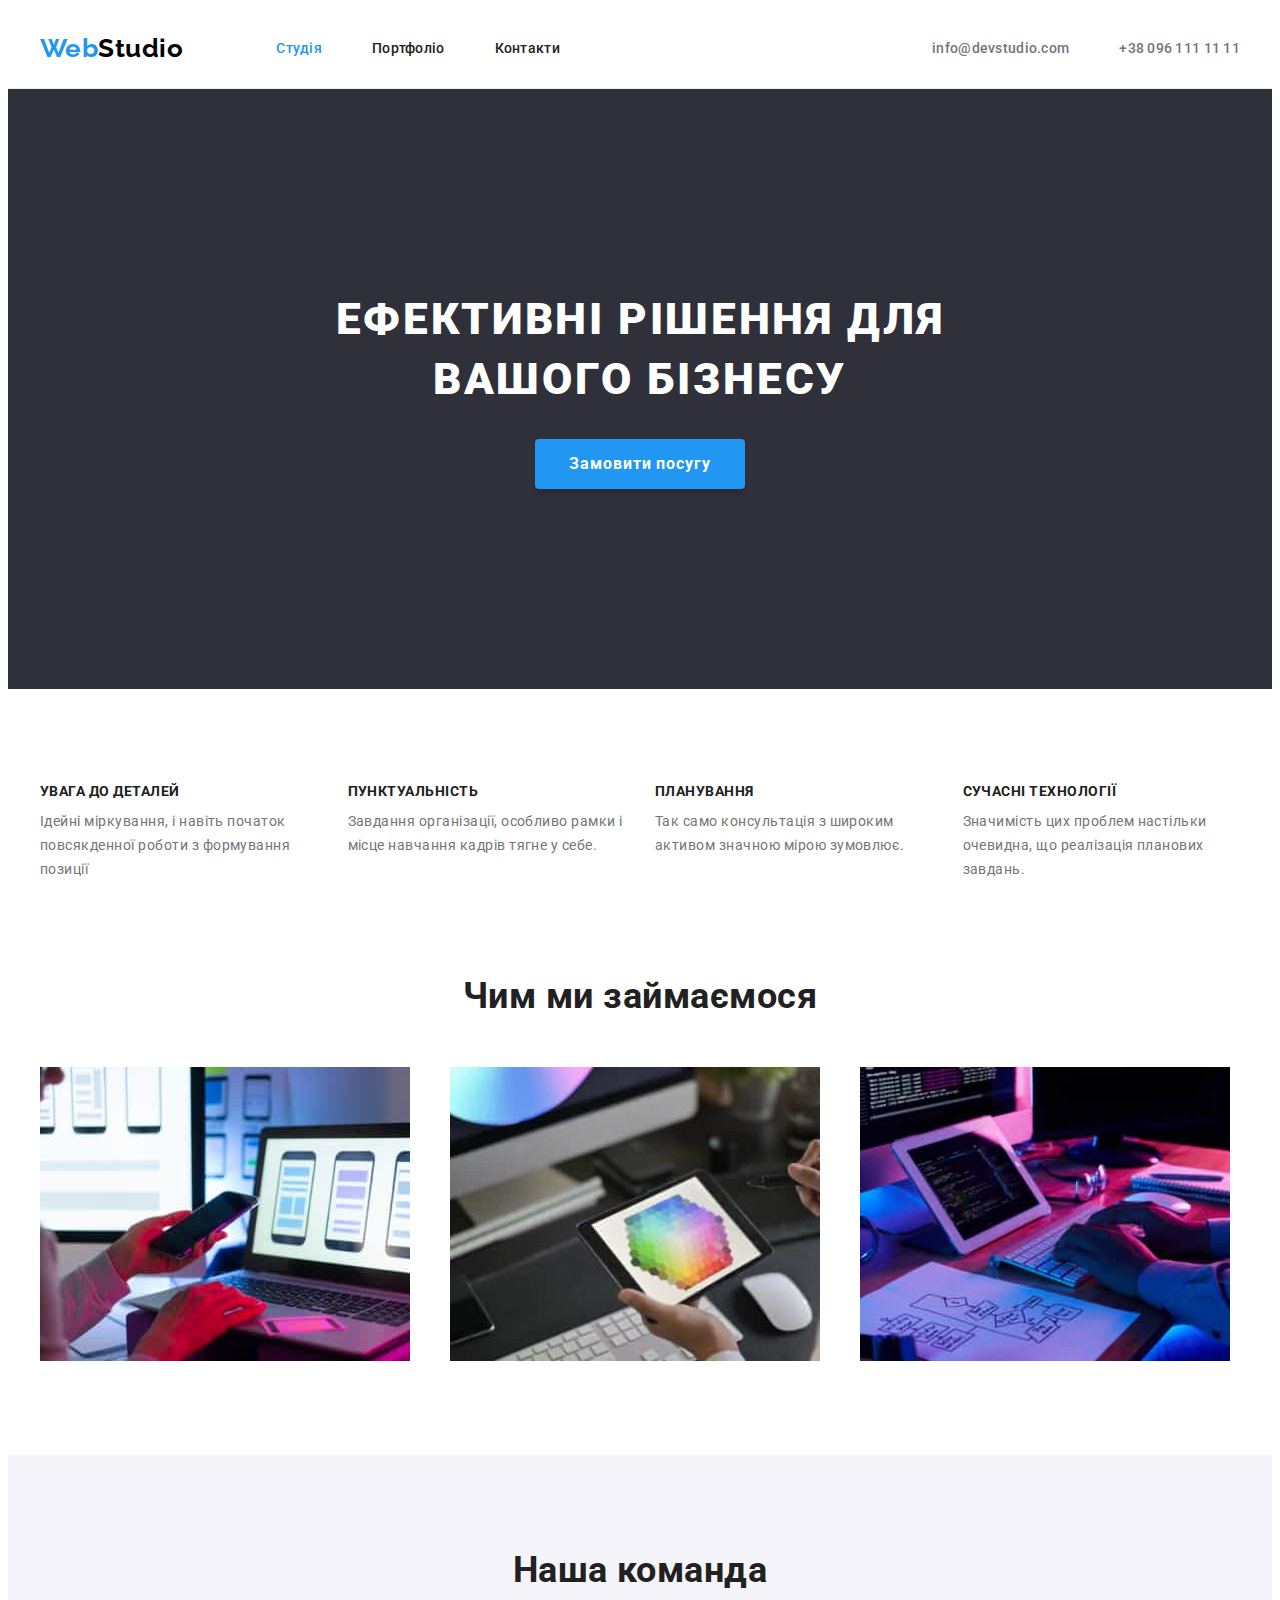
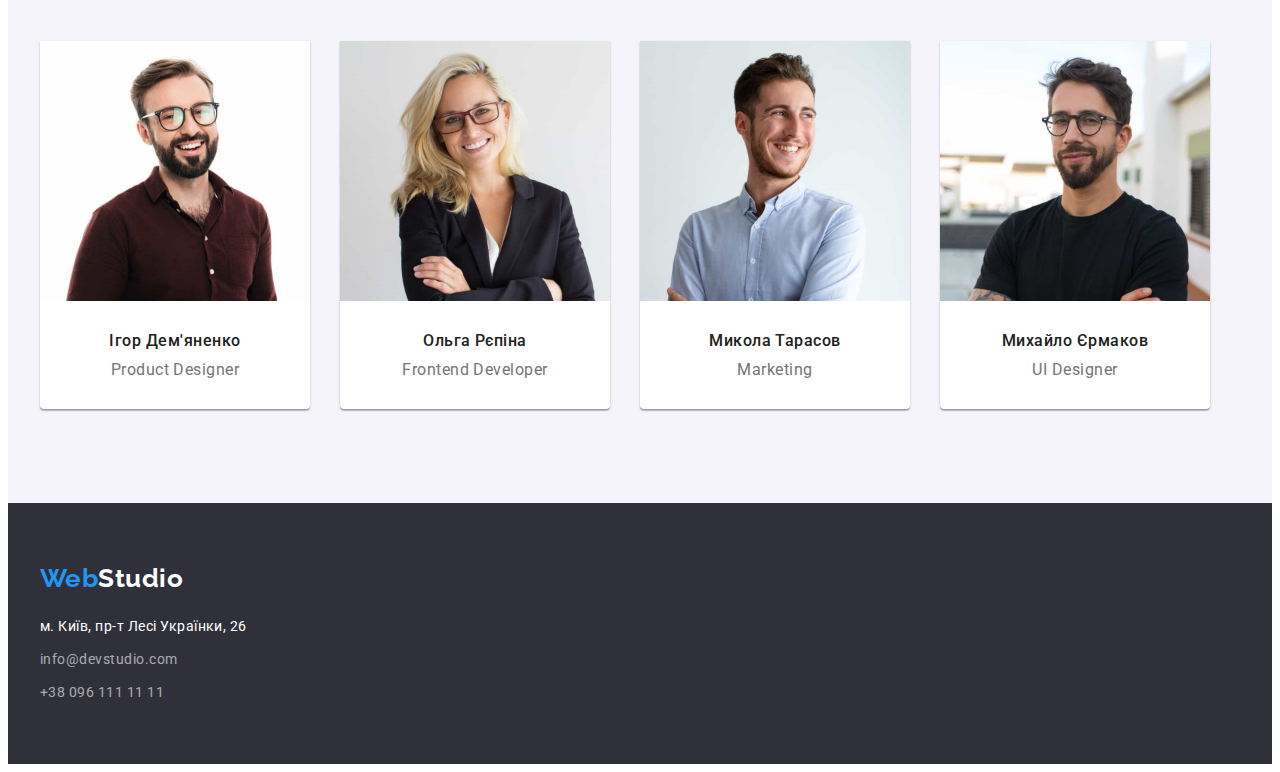
==== index.html @ 0e5fe412 "copy hw-03" ====
<!DOCTYPE html>
<html lang="uk">
<head>
    <meta charset="UTF-8">
    <meta http-equiv="X-UA-Compatible" content="IE=edge">
    <meta name="viewport" content="width=device-width, initial-scale=1.0">
    <link rel="preconnect" href="https://fonts.googleapis.com">
    <link rel="preconnect" href="https://fonts.gstatic.com" crossorigin>
    <link href="https://fonts.googleapis.com/css2?family=Raleway:wght@700&family=Roboto:wght@400;500;700;900&display=swap" rel="stylesheet">
    <title>WebStudio</title>
    <link rel="stylesheet" href="https://cdnjs.cloudflare.com/ajax/libs/modern-normalize/1.1.0/modern-normalize.min.css" integrity="sha512-wpPYUAdjBVSE4KJnH1VR1HeZfpl1ub8YT/NKx4PuQ5NmX2tKuGu6U/JRp5y+Y8XG2tV+wKQpNHVUX03MfMFn9Q==" crossorigin="anonymous" referrerpolicy="no-referrer" />
    <link rel="stylesheet" href="./css/styles.css">
</head>
<body>
    <header class="header">
        <div class="container header-container">
        <nav class="nav">
            <a class="logo header-logo" href="#">
                <span class="logo-first-part">Web</span><span class="logo-last-part">Studio</span>
            </a>
            <ul class="nav-list"> 
                <li class="item nav-list-item"><a class="link current nav-link" href="#">Студія</a></li>
                <li class="item nav-list-item"><a class="link nav-link" href="./portfolio.html">Портфоліо</a></li>
                <li class="item nav-list-item"><a class="link nav-link" href="#">Контакти</a></li>
            </ul>
        </nav>
        <ul class="contacts">
            <li class="item"><a class="link header-mail" href="mailto:info@devstudio.com">info@devstudio.com</a></li>
            <li class="item"><a class="link header-tel" href="tel:+380961111111">+38 096 111 11 11</a></li>
        </ul>
        </div>
        </header>
    <main>
        <section class="hero">
                <div class="container hero-container">
                    <h1 class="hero-title"> Ефективні рішення для вашого бізнесу</h1>
                    <button class="button-order" type="button">Замовити посугу</button>
                </div>
        </section>
        <!--features-->
        <section class="features">
            <div class="container">
                <h2 class="visually-hidden">Особливості</h2>
                <ul class="list features-list">
                    <li class="features-item">
                        <h3 class="features-item-title">УВАГА ДО ДЕТАЛЕЙ</h3>
                        <p class="features-item-paragraph">Ідейні міркування, і навіть початок повсякденної роботи з формування позиції</p>
                    </li>
                    <li class="features-item">
                        <h3 class="features-item-title">ПУНКТУАЛЬНІСТЬ</h3>
                        <p class="features-item-paragraph">Завдання організації, особливо рамки і місце навчання кадрів тягне у себе.</p>
                    </li>
                    <li class="features-item">
                        <h3 class="features-item-title">ПЛАНУВАННЯ</h3>
                        <p class="features-item-paragraph">Так само консультація з широким активом значною мірою зумовлює.</p>
                    </li>
                    <li class="features-item">
                        <h3 class="features-item-title">СУЧАСНІ ТЕХНОЛОГІЇ</h3>
                        <p class="features-item-paragraph">Значимість цих проблем настільки очевидна, що реалізація планових завдань.</p>
                    </li>
                </ul>
            </div>
        </section>
        <!--what-we-do-->
        <section class="what-we-do">
                <div class="container">
                    <h2 class="section-title whatwedo-title">Чим ми займаємося</h2>
                    <ul class="whatwedo-list">
                            <li class="item whatwedo-item"><img width="370" src="./images/we-create-applications.jpg" alt="we create applications"></li>
                            <li class="item whatwedo-item"><img width="370" src="./images/we-design-web-sites.jpg" alt="we design web sites"></li>
                            <li class="item whatwedo-item"><img width="370" src="./images/we-create-web-sites.jpg" alt="we create web sites"></li>
                    </ul>
                </div>
        </section>
        <!--our-team-->
        <section class="ourteam">
            <div class="container our-team-container">
                <h2 class="section-title">Наша команда</h2>
                <ul class="our-team-list">
                    <li class="item ourteam-item">
                        <img width="270" src="./images/img-3.jpg" alt="Ігор Дем'яненко">
                            <div class="team-member">
                                <h3 class="ourteam-item-title">Ігор Дем'яненко</h3>
                                <p class="ourteam-item-paragraph">Product Designer</p>
                            </div>
                    </li>
                    <li class="item ourteam-item">
                        <img width="270" src="./images/img-2.jpg" alt="Ольга Рєпіна">
                            <div class="team-member">
                                <h3 class="ourteam-item-title">Ольга Рєпіна</h3>
                                <p class="ourteam-item-paragraph">Frontend Developer</p>
                            </div>
                    </li>
                    <li class="item ourteam-item">
                        <img width="270" src="./images/img-1.jpg" alt="Микола Тарасов">
                            <div class="team-member">
                                <h3 class="ourteam-item-title">Микола Тарасов</h3>
                                <p class="ourteam-item-paragraph">Marketing</p>
                            </div>
                    </li>
                    <li class="item ourteam-item">
                        <img width="270" src="./images/img.jpg" alt="Михайло Єрмаков">
                            <div class="team-member">
                                <h3 class="ourteam-item-title">Михайло Єрмаков</h3>
                                <p class="ourteam-item-paragraph">UI Designer</p>
                            </div>
                    </li>
                </ul>
            </div>
        </section>
    </main>
    <footer class="footer">
        <div class="container footer-container">
            <a class="logo logo-footer" href="#">
                <span class="logo-footer-first">Web</span><span class="logo-footer-last">Studio</span>
            </a>
            <address>
                <ul class="address-list">
                    <li class="item address-list-item">
                            <a class="link footer-address-link" href="https://goo.gl/maps/q5DigRqnx7faqqZr7" target="_blank" rel="noopener noreferrer nofollow">м. Київ, пр-т Лесі Українки, 26</a>
                    </li>
                    <li class="item address-list-item">
                            <a class="link footer-e-mail" href="mailto:info@devstudio.com" target="_blank" rel="noopener noreferrer nofollow">info@devstudio.com</a>
                    </li>
                    <li class="item address-list-item">
                        <a class="link footer-tel" href="tel:+380961111111">+38 096 111 11 11</a>
                    </li>
                </ul>
            </address>
        </div>
    </footer>
</body>
</html>
---- css/styles.css ----
:root {
    --second-color: #2196F3;
    --paragraph-color: #757575;
    --accent-color: #FFFFFF;
    --main-accent-color: #000000;
    --second-font: Raleway, sans-serif;
    --main-color: #212121;
    --background-color: #F5F4FA;
    --button-order-active: #188CE8;
    --button-order-shadow: rgba(0, 0, 0, 0.15);
    --footer-paragraph-color: rgba(255, 255, 255, 0.6);
    --hero-footer-background: #2F303A;
    --border-bottom-header: #ECECEC;
    --button-shadow-first: rgba(0, 0, 0, 0.1);
    --button-shadow-second: rgba(0, 0, 0, 0.08);
    --button-shadow-third: rgba(0, 0, 0, 0.12);
    --img-gap: 30px;
    --features-item-quantity: 4;
    --img-quantity-whatwedo: 3;
    --img-quantity-ourteam: 4;
    --img-quantity-portfolio: 3;
}
body {
    background-color: var(--accent-color);
    font-family: 'Roboto', sans-serif;
    color: var(--main-color);
    letter-spacing: 0.03em;
}
h1, h2, h3, h4, h5, h6, p {
    margin: 0px;
    padding: 0px;
}
ul {
    margin: 0px;
    padding: 0px;
}
img {
display: block;
}
.container {
    width: 1200px;
    margin-left: auto;
    margin-right: auto;
    padding: 0px 15px;
}
.features {
    display: flex;
    padding: 94px 0px;
}
.what-we-do {
    display: flex;
    padding: 0px 0px 94px 0px;
}
.ourteam {
    display: flex;
    padding: 94px 0px;
}
.portfolio-hero {
    display: flex;
    padding: 94px 0px;
}
.link {
    text-decoration: none;
}
.list {
    list-style: none;
}
.item {
    list-style: none;
}
.link:hover, .link:focus {
   color: var(--second-color); 
}
a {
    text-decoration: none;
}
.button {
    font-family: inherit; 
    border-color: transparent;
    font-weight: 500;
    font-size: 16px;
    line-height: calc(26/16);
    text-align: center;
    letter-spacing: inherit;
    background-color: var(--background-color);
    cursor: pointer;
    border-radius: 4px;
    display: block;
    padding: 6px 25px;
}
.button:hover, button:focus {
    background-color: var(--second-color);
    color: var(--accent-color);
    box-shadow: 0px 3px 1px var(--button-shadow-first), 0px 1px 2px var(--button-shadow-second), 0px 2px 2px var(--button-shadow-third);
}
.button-order:hover, .button-order:focus {
    background-color: var(--button-order-active);
}
.section-title {
    font-weight: 700;
    font-size: 36px;
    line-height: calc(42/36);
    text-align: center;
}
/*Header*/
.header {
    background: var(--accent-color);
    border-bottom: 1px solid var(--border-bottom-header);
}
.header-container {
    display: flex;
    justify-content: space-between;
    align-items: center;
}
.nav {
    display: flex;
    align-items: center;
}
.nav-list {
    display: flex;
   }
  .nav-list .nav-link {
    display: block;
    padding-top: 32px ;
    padding-bottom: 32px;
  }
  .nav-list .nav-list-item:not(:last-child) {
    margin-right: 50px;
  }
  .contacts {
    display: flex;
  }
  .contacts .link {
    display: block;
    padding-top: 32px ;
    padding-bottom: 32px;
  }
  .contacts .item:not(:last-child) {
    margin-right: 50px;
  }
.logo {
    font-family: var(--second-font);
    font-weight: 700;
    font-size: 26px;
    line-height: calc(31/26);
    text-decoration: none;
}
.header-logo {
    margin-right: 93px;
}
.logo-first-part {
    color: var(--second-color);
    }
.logo-last-part {
    color: var(--main-accent-color);
   }
.nav-list .link {
    font-size: 14px;
    font-weight: 500;
    line-height: calc(16/14);
    letter-spacing: 0.02em;
    color: var(--main-color);
}
.nav-list .link.current {
    color: var(--second-color);
}
.nav-list .link:hover, .nav-list .link:focus  {
    color: var(--second-color);
}
.contacts .link {
    color: var(--paragraph-color);
    font-weight: 500;
    font-size: 14px;
    line-height: calc(16/14);
    letter-spacing: 0.02em;
}
.contacts .link:hover, .contacts .link:focus {
    color: var(--second-color);
}
/*Footer*/
.footer {
    background: var(--hero-footer-background);
    padding-top: 60px;
    padding-bottom: 60px;
}
.footer-container {
    display: flex;
    flex-direction: column;
}
.logo-footer {
    margin-bottom: 20px;
}
.logo-footer-first {
    color: var(--second-color);
    }
.logo-footer-last {
    color: var(--accent-color);
}
.footer-address-link {
    font-style: normal;
    color: var(--accent-color);
    font-size: 14px;
    line-height: calc(24/14);
}
.footer-e-mail {
    font-style: normal;
    font-size: 14px;
    line-height: calc(24/14);
    color: var(--footer-paragraph-color);
}
.footer-tel {
    font-style: normal;
    font-size: 14px;
    line-height: calc(24/14);
    color: var(--footer-paragraph-color);
}
.address-list-item .link:hover, .address-list-item .link:focus {
    color: var(--second-color);
}
.address-list .item:not(:last-child) {
    margin-bottom: 9px;
}
/* WebStudio */

.hero {  
    background: var(--hero-footer-background);
    padding-top: 200px;
    padding-bottom: 200px;
}
.hero-container {
    text-align: center;
}
.hero-title {
    color: var(--accent-color);
    font-weight: 900;
    font-size: 44px;
    line-height: calc(60/44);
    text-align: center;
    text-transform: uppercase;
    letter-spacing: 0.06em;
    max-width: 696px;
    margin: 0px auto 30px auto;
}
.button-order {
font-family: inherit;
font-weight: 700;
font-size: 16px;
line-height: calc(30/16);
letter-spacing: 0.06em;
color: var(--accent-color);
background-color: var(--second-color);
cursor: pointer;
box-shadow: 0px 4px 4px var(--button-order-shadow);
border-radius: 4px;
padding: 8px 32px;
border-color: transparent;
margin: 0px auto;
text-align: center;
}
/*Features*/
.visually-hidden {
    position: absolute;
    width: 1px;
    height: 1px;
    margin: -1px;
    border: 0;
    padding: 0;
    
    white-space: nowrap;
    clip-path: inset(100%);
    clip: rect(0 0 0 0);
    overflow: hidden;
  }
  .features-list {
    display: flex;
    flex-wrap: wrap;
    gap: var(--img-gap);
  }
  .features-item {
    display: block;
    flex-basis: calc((100% - 30px * 3) / 4);
}
  .features-item-title {
    font-weight: 700;
    font-size: 14px;
    line-height: calc(16/14);
    text-transform: uppercase;
    margin-bottom: 10px;
  }
  .features-item-paragraph {
    font-size: 14px;
    line-height: calc(24/14);
    color: var(--paragraph-color);
  }
  /*What-we-do*/
  .whatwedo-title {
    margin-bottom: 50px;
  }
   .whatwedo-list {
    display: flex;
    flex-wrap: wrap;
    gap: var(--img-gap);
  }
  .whatwedo-item {
    flex-basis: calc((100% - 30px * 2) / 3);
  }  
  /*Our Team*/
.ourteam {
    background: var(--background-color);
}
.our-team-container {
display: flex;
flex-direction: column;
}
.our-team-list {
    display: flex;
    margin-top: 50px;
    flex-wrap: wrap;
    gap: var(--img-gap);
}
.ourteam-item {
    background-color: var(--accent-color);
    box-shadow: 0px 1px 3px rgba(0, 0, 0, 0.12), 0px 1px 1px rgba(0, 0, 0, 0.14), 0px 2px 1px rgba(0, 0, 0, 0.2);
    border-radius: 0px 0px 4px 4px;
    flex-basis: calc((100% - var(--img-gap)*(var(--img-quantity-ourteam)-1)) / var(--img-quantity-ourteam));
}
.team-member {
padding-top: 30px;
padding-bottom: 30px;
}
.ourteam-item-title {
    font-size: 16px;
    font-weight: 500;
    line-height: calc(19/16);
    text-align: center;
    margin-bottom: 10px;
}
.ourteam-item-paragraph {
    font-size: 16px;
    line-height: calc(19/16);
    text-align: center;
    color: var(--paragraph-color);
}
/*Portfolio*/

.container-portfolio-btn {
    display: flex;
    justify-content: center;
    margin-bottom: 50px;
    gap: 8px;
}
.portfolio-list {
    display: flex;
    flex-wrap: wrap;
    gap: var(--img-gap);
}
.portfolio-item {
    flex-basis: calc((100% - var(--img-gap) * (var(--img-quantity-portfolio)-1)) / var(--img-quantity-portfolio));
}
.wrapper {
    border-top: none;
    border-right: 1px solid #EEEEEE;
    border-bottom: 1px solid #EEEEEE;
    border-left: 1px solid #EEEEEE;
    padding: 20px 24px;
}
.portfolio-item-title {
    font-weight: 700;
    font-size: 18px;
    line-height: calc(36/18);
    letter-spacing: 0.06em;
    color: var(--main-color);
    margin-bottom: 4px;
}
.portfolio-item-paragraph {
    font-size: 16px;
    line-height: calc(30/16);
    color: var(--paragraph-color);
}
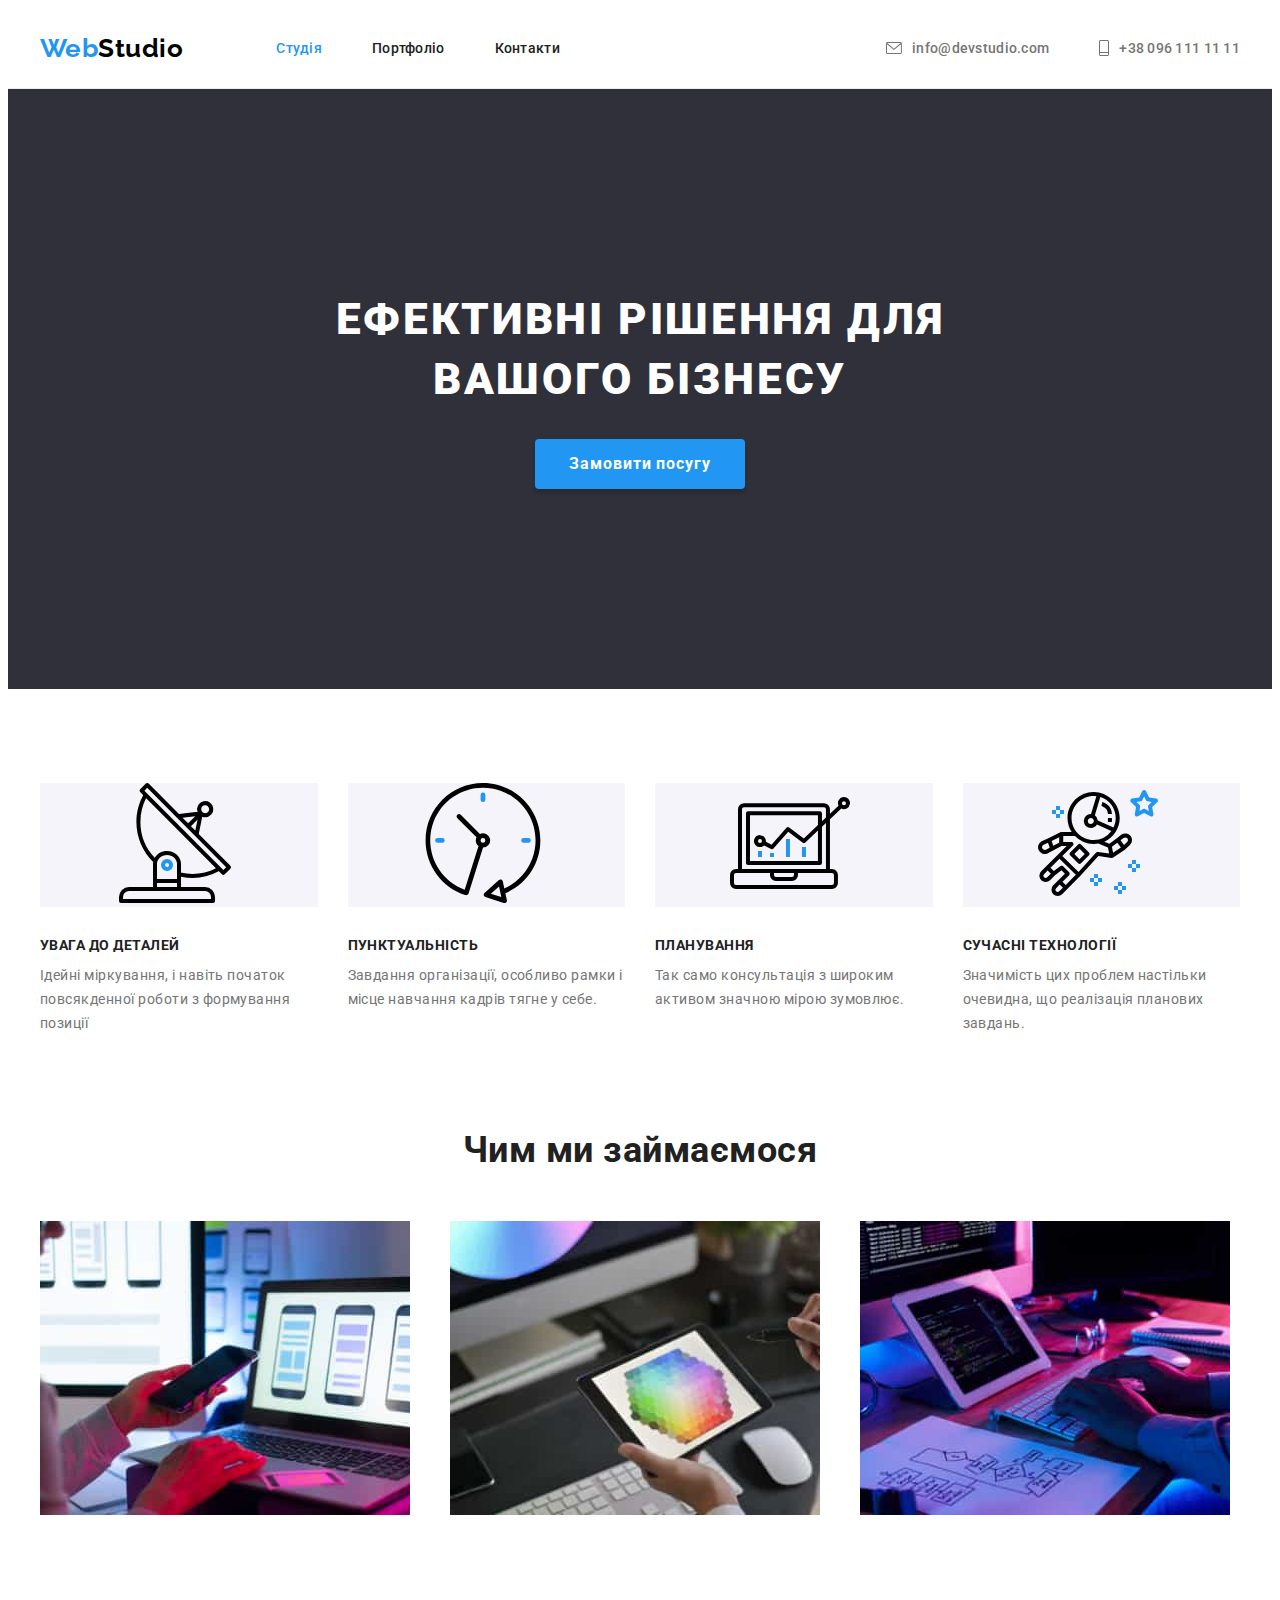
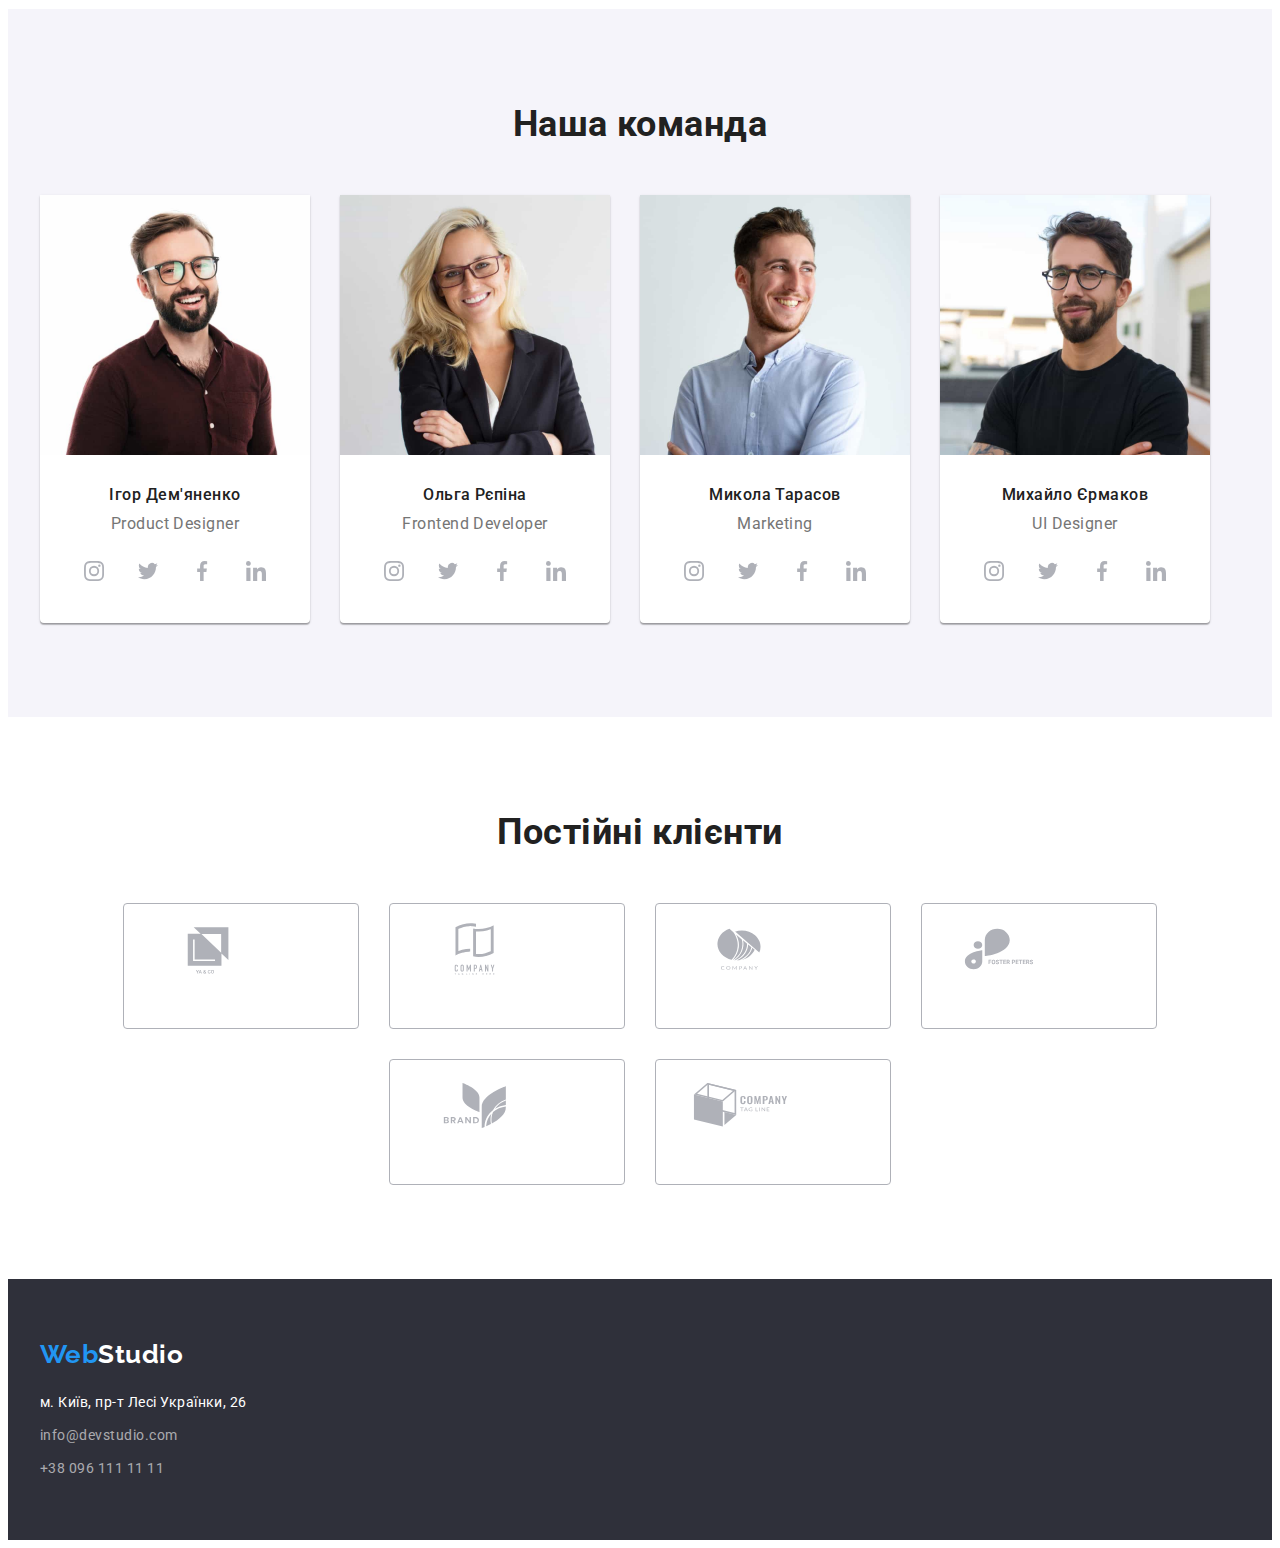
==== commit 0b24195b: "update icons" ====
--- a/index.html
+++ b/index.html
@@ -25,8 +25,22 @@
             </ul>
         </nav>
         <ul class="contacts">
-            <li class="item"><a class="link header-mail" href="mailto:info@devstudio.com">info@devstudio.com</a></li>
-            <li class="item"><a class="link header-tel" href="tel:+380961111111">+38 096 111 11 11</a></li>
+            <li class="item contacts-item">
+                <a class="link header-mail" href="mailto:info@devstudio.com">
+                    <svg class="icon-envelop" width="16" height="12">
+                        <use href="./images/icons.svg#icon-envelope"></use>
+                    </svg>
+                    <span>info@devstudio.com</span>
+                </a>
+            </li>
+            <li class="item contacts-item">
+                <a class="link header-tel" href="tel:+380961111111">
+                    <svg class="icon-tel" width="10" height="16">
+                        <use href="./images/icons.svg#icon-mobile"></use>
+                    </svg>
+                    <span>+38 096 111 11 11</span>
+                </a>
+            </li>
         </ul>
         </div>
         </header>
@@ -43,18 +57,38 @@
                 <h2 class="visually-hidden">Особливості</h2>
                 <ul class="list features-list">
                     <li class="features-item">
+                        <div class="features-icon">
+                            <svg width="270" height="120">
+                                <use href="./images/icons.svg#icon-antenna"></use>
+                            </svg>
+                        </div>
                         <h3 class="features-item-title">УВАГА ДО ДЕТАЛЕЙ</h3>
                         <p class="features-item-paragraph">Ідейні міркування, і навіть початок повсякденної роботи з формування позиції</p>
                     </li>
                     <li class="features-item">
+                        <div class="features-icon">
+                            <svg width="270" height="120">
+                                <use href="./images/icons.svg#icon-clock"></use>
+                            </svg>
+                        </div>
                         <h3 class="features-item-title">ПУНКТУАЛЬНІСТЬ</h3>
                         <p class="features-item-paragraph">Завдання організації, особливо рамки і місце навчання кадрів тягне у себе.</p>
                     </li>
                     <li class="features-item">
+                        <div class="features-icon">
+                            <svg width="270" height="120">
+                                <use href="./images/icons.svg#icon-diagram"></use>
+                            </svg>
+                        </div>
                         <h3 class="features-item-title">ПЛАНУВАННЯ</h3>
                         <p class="features-item-paragraph">Так само консультація з широким активом значною мірою зумовлює.</p>
                     </li>
                     <li class="features-item">
+                        <div class="features-icon">
+                            <svg width="270" height="120">
+                                <use href="./images/icons.svg#icon-astronaut"></use>
+                            </svg>
+                        </div>
                         <h3 class="features-item-title">СУЧАСНІ ТЕХНОЛОГІЇ</h3>
                         <p class="features-item-paragraph">Значимість цих проблем настільки очевидна, що реалізація планових завдань.</p>
                     </li>
@@ -82,6 +116,40 @@
                             <div class="team-member">
                                 <h3 class="ourteam-item-title">Ігор Дем'яненко</h3>
                                 <p class="ourteam-item-paragraph">Product Designer</p>
+                                <ul class="socials list">
+                                    <li class="social-item">
+                                        <a class="social-link link"
+                                         href="https://instagram.com" target="_blank" rel="nofollow noopener noreferrer" aria-label="instagram">
+                                            <svg class="social-icon" width="20" height="20">
+                                                <use href="./images/icons.svg#icon-instagram"></use>
+                                            </svg>
+                                        </a>
+                                    </li>
+                                    <li class="social-item">
+                                        <a class="social-link link"
+                                         href="https://twitter.com" target="_blank" rel="nofollow noopener noreferrer" aria-label="twitter">
+                                            <svg class="social-icon" width="20" height="20">
+                                            <use href="./images/icons.svg#icon-twitter"></use>
+                                            </svg>
+                                        </a>
+                                    </li>
+                                    <li class="social-item">
+                                        <a class="social-link link"
+                                         href="https://facebook.com" target="_blank" rel="nofollow noopener noreferrer" aria-label="facebook">
+                                            <svg class="social-icon" width="20" height="20">
+                                                <use href="./images/icons.svg#icon-facebook"></use>
+                                            </svg>
+                                        </a>
+                                    </li>
+                                    <li class="social-item">
+                                        <a class="social-link link"
+                                         href="https://linkedin.com" target="_blank" rel="nofollow noopener noreferrer" aria-label="linkedin">
+                                            <svg class="social-icon" width="20" height="20">
+                                                <use href="./images/icons.svg#icon-linkedin"></use>
+                                            </svg>
+                                        </a>
+                                    </li>
+                                </ul>
                             </div>
                     </li>
                     <li class="item ourteam-item">
@@ -89,6 +157,40 @@
                             <div class="team-member">
                                 <h3 class="ourteam-item-title">Ольга Рєпіна</h3>
                                 <p class="ourteam-item-paragraph">Frontend Developer</p>
+                                <ul class="socials list">
+                                    <li class="social-item">
+                                        <a class="social-link link"
+                                         href="https://instagram.com" target="_blank" rel="nofollow noopener noreferrer" aria-label="instagram">
+                                            <svg class="social-icon" width="20" height="20">
+                                                <use href="./images/icons.svg#icon-instagram"></use>
+                                            </svg>
+                                        </a>
+                                    </li>
+                                    <li class="social-item">
+                                        <a class="social-link link"
+                                         href="https://twitter.com" target="_blank" rel="nofollow noopener noreferrer" aria-label="twitter">
+                                            <svg class="social-icon" width="20" height="20">
+                                            <use href="./images/icons.svg#icon-twitter"></use>
+                                            </svg>
+                                        </a>
+                                    </li>
+                                    <li class="social-item">
+                                        <a class="social-link link"
+                                         href="https://facebook.com" target="_blank" rel="nofollow noopener noreferrer" aria-label="facebook">
+                                            <svg class="social-icon" width="20" height="20">
+                                                <use href="./images/icons.svg#icon-facebook"></use>
+                                            </svg>
+                                        </a>
+                                    </li>
+                                    <li class="social-item">
+                                        <a class="social-link link"
+                                         href="https://linkedin.com" target="_blank" rel="nofollow noopener noreferrer" aria-label="linkedin">
+                                            <svg class="social-icon" width="20" height="20">
+                                                <use href="./images/icons.svg#icon-linkedin"></use>
+                                            </svg>
+                                        </a>
+                                    </li>
+                                </ul>
                             </div>
                     </li>
                     <li class="item ourteam-item">
@@ -96,6 +198,40 @@
                             <div class="team-member">
                                 <h3 class="ourteam-item-title">Микола Тарасов</h3>
                                 <p class="ourteam-item-paragraph">Marketing</p>
+                                <ul class="socials list">
+                                    <li class="social-item">
+                                        <a class="social-link link"
+                                         href="https://instagram.com" target="_blank" rel="nofollow noopener noreferrer" aria-label="instagram">
+                                            <svg class="social-icon" width="20" height="20">
+                                                <use href="./images/icons.svg#icon-instagram"></use>
+                                            </svg>
+                                        </a>
+                                    </li>
+                                    <li class="social-item">
+                                        <a class="social-link link"
+                                         href="https://twitter.com" target="_blank" rel="nofollow noopener noreferrer" aria-label="twitter">
+                                            <svg class="social-icon" width="20" height="20">
+                                            <use href="./images/icons.svg#icon-twitter"></use>
+                                            </svg>
+                                        </a>
+                                    </li>
+                                    <li class="social-item">
+                                        <a class="social-link link"
+                                         href="https://facebook.com" target="_blank" rel="nofollow noopener noreferrer" aria-label="facebook">
+                                            <svg class="social-icon" width="20" height="20">
+                                                <use href="./images/icons.svg#icon-facebook"></use>
+                                            </svg>
+                                        </a>
+                                    </li>
+                                    <li class="social-item">
+                                        <a class="social-link link"
+                                         href="https://linkedin.com" target="_blank" rel="nofollow noopener noreferrer" aria-label="linkedin">
+                                            <svg class="social-icon" width="20" height="20">
+                                                <use href="./images/icons.svg#icon-linkedin"></use>
+                                            </svg>
+                                        </a>
+                                    </li>
+                                </ul>
                             </div>
                     </li>
                     <li class="item ourteam-item">
@@ -103,9 +239,92 @@
                             <div class="team-member">
                                 <h3 class="ourteam-item-title">Михайло Єрмаков</h3>
                                 <p class="ourteam-item-paragraph">UI Designer</p>
+                                <ul class="socials list">
+                                    <li class="social-item">
+                                        <a class="social-link link"
+                                         href="https://instagram.com" target="_blank" rel="nofollow noopener noreferrer" aria-label="instagram">
+                                            <svg class="social-icon" width="20" height="20">
+                                                <use href="./images/icons.svg#icon-instagram"></use>
+                                            </svg>
+                                        </a>
+                                    </li>
+                                    <li class="social-item">
+                                        <a class="social-link link"
+                                         href="https://twitter.com" target="_blank" rel="nofollow noopener noreferrer" aria-label="twitter">
+                                            <svg class="social-icon" width="20" height="20">
+                                            <use href="./images/icons.svg#icon-twitter"></use>
+                                            </svg>
+                                        </a>
+                                    </li>
+                                    <li class="social-item">
+                                        <a class="social-link link"
+                                         href="https://facebook.com" target="_blank" rel="nofollow noopener noreferrer" aria-label="facebook">
+                                            <svg class="social-icon" width="20" height="20">
+                                                <use href="./images/icons.svg#icon-facebook"></use>
+                                            </svg>
+                                        </a>
+                                    </li>
+                                    <li class="social-item">
+                                        <a class="social-link link"
+                                         href="https://linkedin.com" target="_blank" rel="nofollow noopener noreferrer" aria-label="linkedin">
+                                            <svg class="social-icon" width="20" height="20">
+                                                <use href="./images/icons.svg#icon-linkedin"></use>
+                                            </svg>
+                                        </a>
+                                    </li>
+                                </ul>
                             </div>
                     </li>
                 </ul>
+            </div>
+        </section>
+        <section class="customers">
+            <div class="container customers-container">
+            <h2 class="section-title customers-title">Постійні клієнти</h2>
+            <ul class="customers-list list">
+                <li class="customers-list-item">
+                    <a class="customers-link link" href="">
+                        <svg class="customers-icon" width="106" height="60">
+                            <use href="./images/icons.svg#icon-logo-1"></use>
+                        </svg>
+                    </a>
+                </li>
+                <li class="customers-list-item">
+                    <a class="customers-link link" href="">
+                        <svg class="customers-icon" width="106" height="60">
+                            <use href="./images/icons.svg#icon-logo-2"></use>
+                        </svg>
+                    </a>
+                </li>
+                <li class="customers-list-item">
+                    <a class="customers-link link" href="">
+                        <svg class="customers-icon" width="106" height="60">
+                            <use href="./images/icons.svg#icon-logo-3"></use>
+                        </svg>
+                    </a>
+                </li>
+                <li class="customers-list-item">
+                    <a class="customers-link link" href="">
+                        <svg class="customers-icon" width="106" height="60">
+                            <use href="./images/icons.svg#icon-logo-4"></use>
+                        </svg>
+                    </a>
+                </li>
+                <li class="customers-list-item">
+                    <a class="customers-link link" href="">
+                        <svg class="customers-icon" width="106" height="60">
+                            <use href="./images/icons.svg#icon-logo-5"></use>
+                        </svg>
+                    </a>
+                </li>
+                <li class="customers-list-item">
+                    <a class="customers-link link" href="">
+                        <svg class="customers-icon" width="106" height="60">
+                            <use href="./images/icons.svg#icon-logo-6"></use>
+                        </svg>
+                    </a>
+                </li>
+            </ul> 
             </div>
         </section>
     </main>
--- a/css/styles.css
+++ b/css/styles.css
@@ -9,6 +9,7 @@
     --button-order-active: #188CE8;
     --button-order-shadow: rgba(0, 0, 0, 0.15);
     --footer-paragraph-color: rgba(255, 255, 255, 0.6);
+    --icon-box-border-color: #AFB1B8;
     --hero-footer-background: #2F303A;
     --border-bottom-header: #ECECEC;
     --button-shadow-first: rgba(0, 0, 0, 0.1);
@@ -55,6 +56,10 @@
     display: flex;
     padding: 94px 0px;
 }
+.customers {
+    display: flex;
+    padding: 94px 0px;
+}
 .portfolio-hero {
     display: flex;
     padding: 94px 0px;
@@ -127,17 +132,6 @@
   .nav-list .nav-list-item:not(:last-child) {
     margin-right: 50px;
   }
-  .contacts {
-    display: flex;
-  }
-  .contacts .link {
-    display: block;
-    padding-top: 32px ;
-    padding-bottom: 32px;
-  }
-  .contacts .item:not(:last-child) {
-    margin-right: 50px;
-  }
 .logo {
     font-family: var(--second-font);
     font-weight: 700;
@@ -177,6 +171,46 @@
 .contacts .link:hover, .contacts .link:focus {
     color: var(--second-color);
 }
+.contacts {
+    display: flex;
+  }
+  .contacts .link {
+    display: flex;
+    padding-top: 32px ;
+    padding-bottom: 32px;
+  }
+  .contacts .item:not(:last-child) {
+    margin-right: 50px;
+  }
+  .contacts-item {
+    display: flex;
+  }
+  .header-mail {
+    display: flex;
+    justify-content: center;
+    align-items: center;
+    gap: 10px;
+  }
+  .icon-envelop {
+    fill: currentColor;
+  }
+  .icon-envelop:hover,
+  .icon-envelop:focus {
+    fill: currentColor;
+  }
+  .header-tel {
+    display: flex;
+    justify-content: center;
+    align-items: center;
+    gap: 10px;
+  }
+  .icon-tel {
+    fill: currentColor;
+  }
+  .icon-tel:hover,
+  .icon-tel:focus {
+    fill: currentColor;
+  }
 /*Footer*/
 .footer {
     background: var(--hero-footer-background);
@@ -292,6 +326,15 @@
     line-height: calc(24/14);
     color: var(--paragraph-color);
   }
+  .features-icon {
+    margin-bottom: 30px;
+    padding: 0px;
+    background-color: var(--background-color);
+  }
+  .features-icon:hover,
+  .features-icon:focus {
+    stroke: var(--second-color);
+  }
   /*What-we-do*/
   .whatwedo-title {
     margin-bottom: 50px;
@@ -340,7 +383,80 @@
     line-height: calc(19/16);
     text-align: center;
     color: var(--paragraph-color);
-}
+    margin-bottom: 16px;
+}
+.socials {
+    display: flex;
+    flex-wrap: wrap;
+    justify-content: center;
+    gap: 10px;
+}
+.social-link {
+    
+    display: flex;
+    width: 44px;
+    height: 44px;
+    fill: var(--icon-box-border-color);
+   
+    justify-content: center;
+    align-items: center;
+    border-radius: 50%;
+    background-color: var(--accent-color);
+    flex-basis: calc((100% - 10px*3) / 4);
+}
+.social-link:hover,
+.social-link:focus {
+    background-color: #2196F3;
+    fill: var(--accent-color);
+}
+.social-icon:hover, 
+.social-icon:focus {
+
+    background-color: currentColor;
+    stroke: var(--second-color);
+}
+/*Customers*/
+
+.customers-container {
+    display: flex;
+    flex-direction: column;
+  }
+.customers-title {
+    margin-bottom: 50px;
+  }
+.customers-list {
+    display: flex;
+    flex-wrap: wrap;
+    justify-content: center;
+    gap: 30px;
+}
+.customers-list-item {
+    
+    width: 170px;
+    height: 92px;
+    padding: 16px 32px;
+    justify-content: center;
+    align-items: center;
+    border: 1px solid var(--icon-box-border-color);
+    border-radius: 4px;
+}
+.customers-link {
+    
+    fill: var(--icon-box-border-color);
+   
+    justify-content: center;
+    align-content: center;
+    background-color: var(--accent-color);
+    flex-basis: calc((100% - 10px*5) / 6);
+   }
+.customers-icon {
+    margin: 0px;
+}
+.customers-link:hover,
+.customers-link:focus {
+    fill: var(--second-color);
+    stroke: transparent;
+   }
 /*Portfolio*/
 
 .container-portfolio-btn {
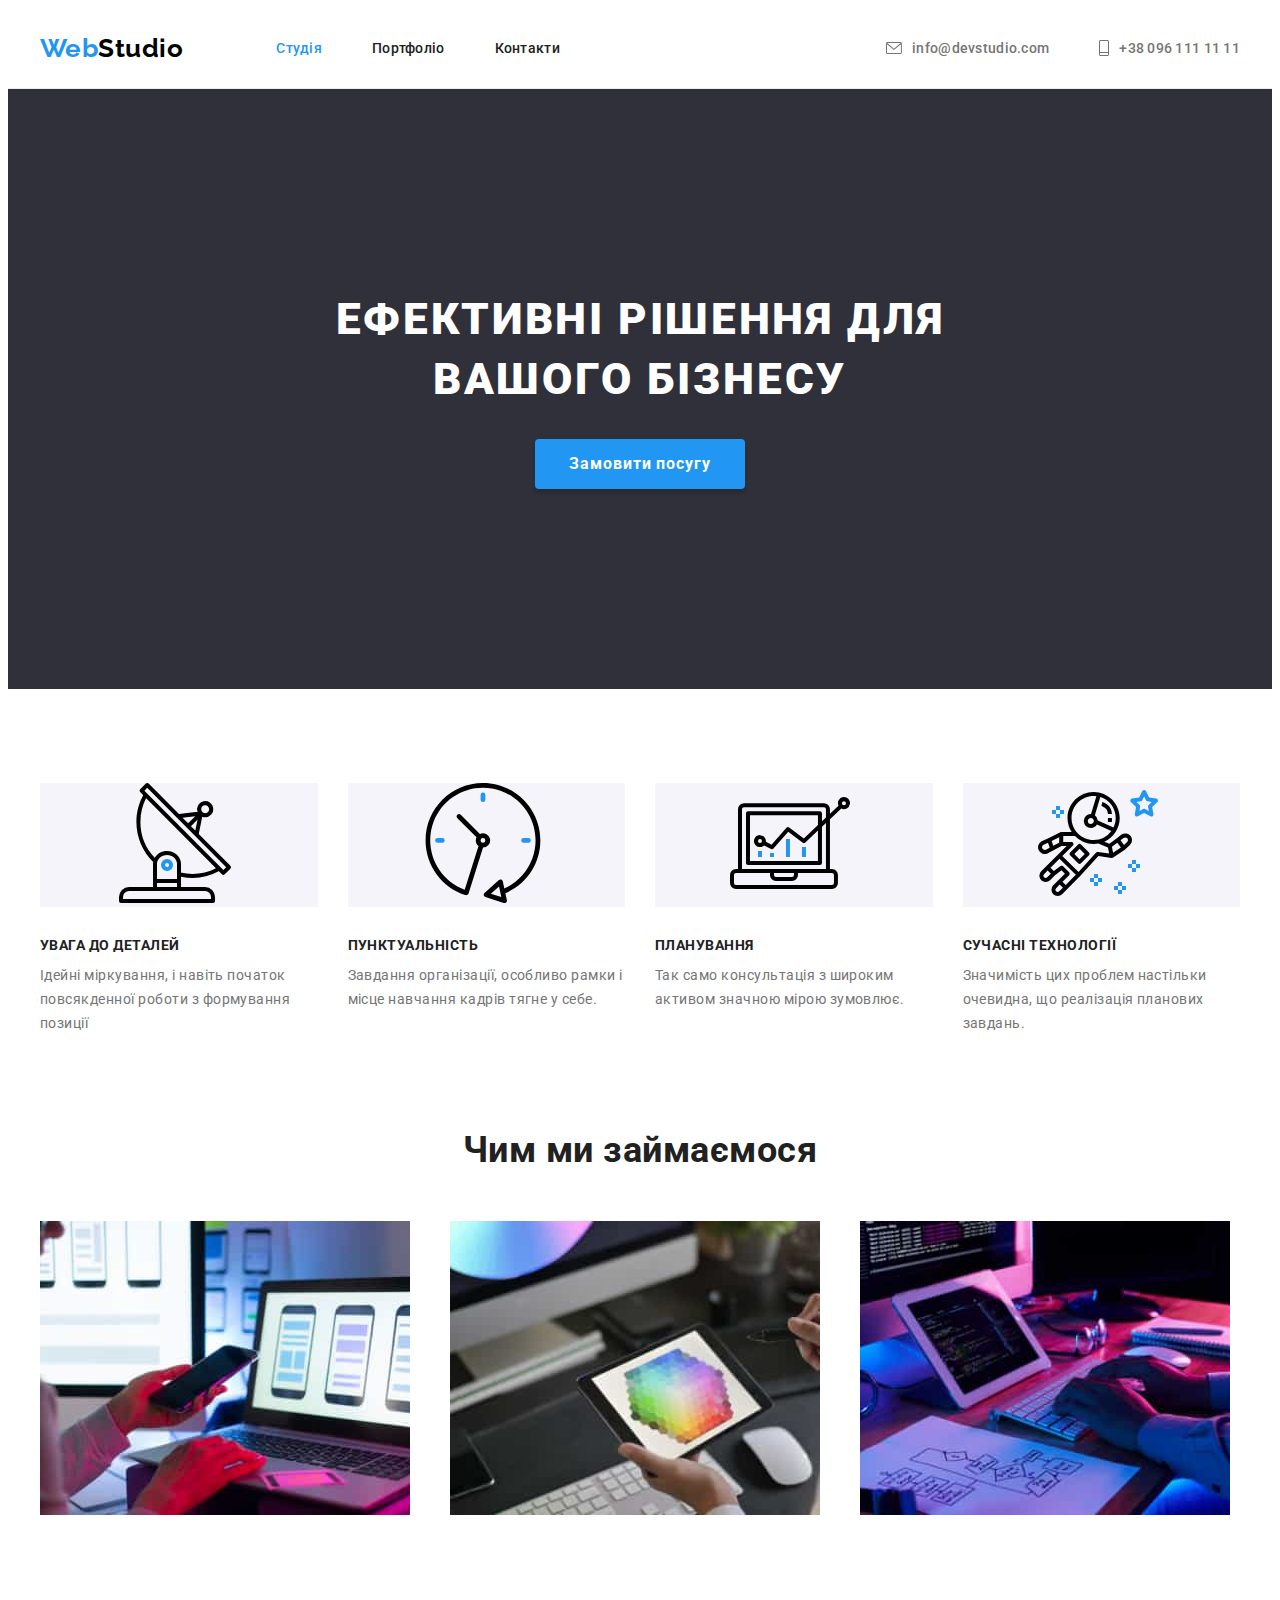
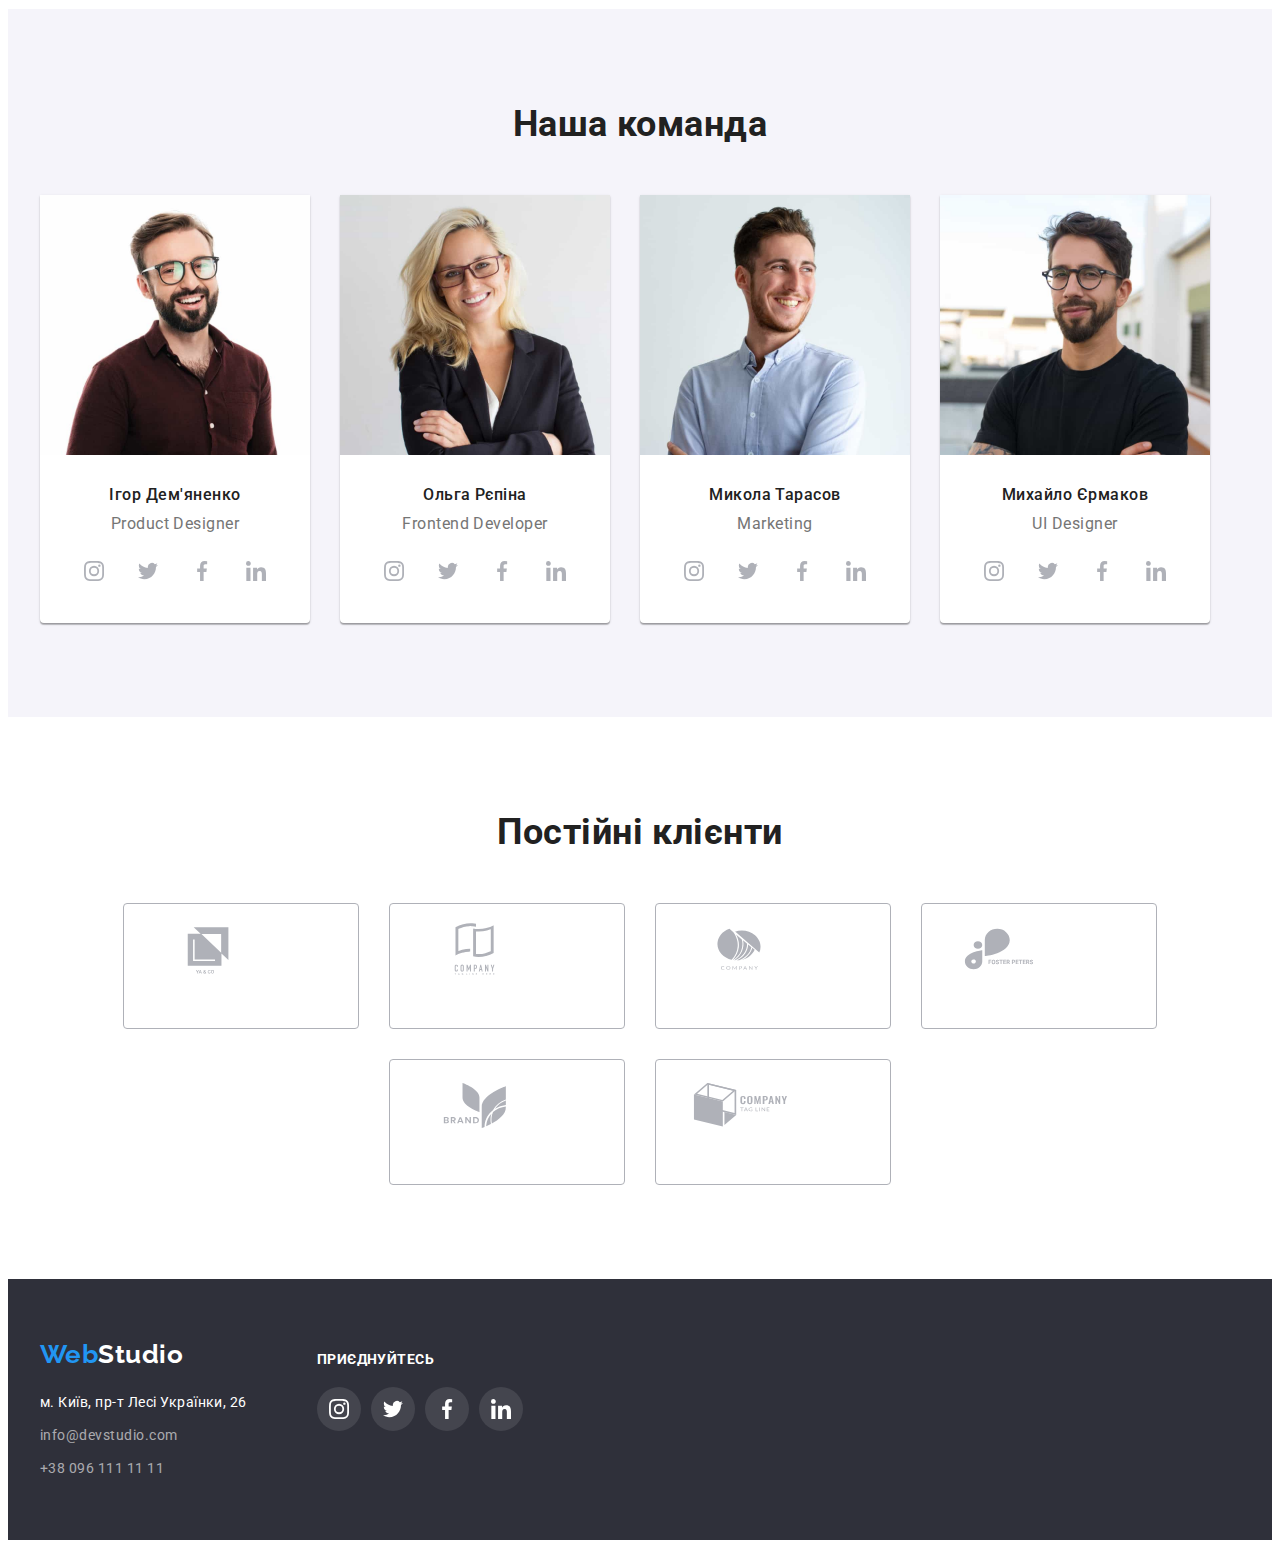
==== commit a499d3af: "implement img bg, feature icons, footer icons and shaddows" ====
--- a/index.html
+++ b/index.html
@@ -8,7 +8,7 @@
     <link rel="preconnect" href="https://fonts.gstatic.com" crossorigin>
     <link href="https://fonts.googleapis.com/css2?family=Raleway:wght@700&family=Roboto:wght@400;500;700;900&display=swap" rel="stylesheet">
     <title>WebStudio</title>
-    <link rel="stylesheet" href="https://cdnjs.cloudflare.com/ajax/libs/modern-normalize/1.1.0/modern-normalize.min.css" integrity="sha512-wpPYUAdjBVSE4KJnH1VR1HeZfpl1ub8YT/NKx4PuQ5NmX2tKuGu6U/JRp5y+Y8XG2tV+wKQpNHVUX03MfMFn9Q==" crossorigin="anonymous" referrerpolicy="no-referrer" />
+    <link rel="stylesheet" href="https://cdnjs.cloudflare.com/ajax/libs/modern-normalize/1.1.0/modern-normalize.min.css" integrity="sha512-wpPYUAdjBVSE4KJnH1VR1HeZfpl1ub8YT/NKx4PuQ5NmX2tKuGu6U/JRp5y+Y8XG2tV+wKQpNHVUX03MfMFn9Q==" crossorigin="anonymous" referrerpolicy="no-referrer">
     <link rel="stylesheet" href="./css/styles.css">
 </head>
 <body>
@@ -330,22 +330,61 @@
     </main>
     <footer class="footer">
         <div class="container footer-container">
-            <a class="logo logo-footer" href="#">
-                <span class="logo-footer-first">Web</span><span class="logo-footer-last">Studio</span>
-            </a>
-            <address>
-                <ul class="address-list">
-                    <li class="item address-list-item">
-                            <a class="link footer-address-link" href="https://goo.gl/maps/q5DigRqnx7faqqZr7" target="_blank" rel="noopener noreferrer nofollow">м. Київ, пр-т Лесі Українки, 26</a>
-                    </li>
-                    <li class="item address-list-item">
-                            <a class="link footer-e-mail" href="mailto:info@devstudio.com" target="_blank" rel="noopener noreferrer nofollow">info@devstudio.com</a>
-                    </li>
-                    <li class="item address-list-item">
-                        <a class="link footer-tel" href="tel:+380961111111">+38 096 111 11 11</a>
+            <div class="footer-address-container">
+                <a class="logo logo-footer" href="#">
+                    <span class="logo-footer-first">Web</span><span class="logo-footer-last">Studio</span>
+                </a>
+                <address>
+                    <ul class="address-list">
+                        <li class="item address-list-item">
+                                <a class="link footer-address-link" href="https://goo.gl/maps/q5DigRqnx7faqqZr7" target="_blank" rel="noopener noreferrer nofollow">м. Київ, пр-т Лесі Українки, 26</a>
+                        </li>
+                        <li class="item address-list-item">
+                                <a class="link footer-e-mail" href="mailto:info@devstudio.com" target="_blank" rel="noopener noreferrer nofollow">info@devstudio.com</a>
+                        </li>
+                        <li class="item address-list-item">
+                            <a class="link footer-tel" href="tel:+380961111111">+38 096 111 11 11</a>
+                        </li>
+                    </ul>
+                </address>
+             </div>
+            <div class="join">
+                <h1 class="footer-join-title">Приєднуйтесь</h1>
+                <ul class="socials list">
+                    <li class="social-item">
+                        <a class="footer-social-link link"
+                        href="https://instagram.com" target="_blank" rel="nofollow noopener noreferrer" aria-label="instagram">
+                            <svg class="social-icon" width="20" height="20">
+                                <use href="./images/icons.svg#icon-instagram"></use>
+                            </svg>
+                        </a>
+                    </li>
+                    <li class="social-item">
+                        <a class="footer-social-link link"
+                        href="https://twitter.com" target="_blank" rel="nofollow noopener noreferrer" aria-label="twitter">
+                            <svg class="social-icon" width="20" height="20">
+                            <use href="./images/icons.svg#icon-twitter"></use>
+                            </svg>
+                        </a>
+                    </li>
+                    <li class="social-item">
+                        <a class="footer-social-link link"
+                        href="https://facebook.com" target="_blank" rel="nofollow noopener noreferrer" aria-label="facebook">
+                            <svg class="social-icon" width="20" height="20">
+                                <use href="./images/icons.svg#icon-facebook"></use>
+                            </svg>
+                        </a>
+                    </li>
+                    <li class="social-item">
+                        <a class="footer-social-link link"
+                        href="https://linkedin.com" target="_blank" rel="nofollow noopener noreferrer" aria-label="linkedin">
+                            <svg class="social-icon" width="20" height="20">
+                                <use href="./images/icons.svg#icon-linkedin"></use>
+                            </svg>
+                        </a>
                     </li>
                 </ul>
-            </address>
+            </div>
         </div>
     </footer>
 </body>
--- a/css/styles.css
+++ b/css/styles.css
@@ -12,6 +12,7 @@
     --icon-box-border-color: #AFB1B8;
     --hero-footer-background: #2F303A;
     --border-bottom-header: #ECECEC;
+    --portfolio-wrapper-color: #EEEEEE;
     --button-shadow-first: rgba(0, 0, 0, 0.1);
     --button-shadow-second: rgba(0, 0, 0, 0.08);
     --button-shadow-third: rgba(0, 0, 0, 0.12);
@@ -96,7 +97,12 @@
 .button:hover, button:focus {
     background-color: var(--second-color);
     color: var(--accent-color);
-    box-shadow: 0px 3px 1px var(--button-shadow-first), 0px 1px 2px var(--button-shadow-second), 0px 2px 2px var(--button-shadow-third);
+    /*box-shadow: 0px 3px 1px var(--button-shadow-first), 0px 1px 2px var(--button-shadow-second), 0px 2px 2px var(--button-shadow-third);*/
+    box-shadow: inset -3px -3px 3px 3px var(--button-shadow-first), -2px -2px 2px 2px var(--button-shadow-third); 
+    box-shadow: 2px 2px 2px rgba(0, 0, 0, 0.04),
+    0 3px 5.3px rgba(0, 0, 0, 0.08), 0 5px 7px rgba(0, 0, 0, 0.10),
+    0 10px 15px rgba(0, 0, 0, 0.15), 0 15px 20px rgba(0, 0, 0, 0.20),
+    0 20px 30px rgba(0, 0, 0, 0.25);
 }
 .button-order:hover, .button-order:focus {
     background-color: var(--button-order-active);
@@ -213,13 +219,21 @@
   }
 /*Footer*/
 .footer {
+    display: flex;
+    flex-wrap: wrap;
     background: var(--hero-footer-background);
+    margin:auto auto;
     padding-top: 60px;
     padding-bottom: 60px;
 }
 .footer-container {
     display: flex;
+    flex-wrap: wrap;
+}
+.footer-address-container {
+    display: flex;
     flex-direction: column;
+    margin-right: 70px;
 }
 .logo-footer {
     margin-bottom: 20px;
@@ -248,18 +262,56 @@
     line-height: calc(24/14);
     color: var(--footer-paragraph-color);
 }
-.address-list-item .link:hover, .address-list-item .link:focus {
+.address-list-item .link:hover, 
+.address-list-item .link:focus {
     color: var(--second-color);
 }
 .address-list .item:not(:last-child) {
     margin-bottom: 9px;
 }
-/* WebStudio */
+.footer-join-title {
+    font-weight: 700;
+    font-size: 14px;
+    line-height: calc(16/14);
+    letter-spacing: 0.03em;
+    text-transform: uppercase;
+    color: var(--accent-color);
+    margin-bottom: 20px;
+    padding-top: 12px;
+}
+.footer-social-link {
+    display: flex;
+    width: 44px;
+    height: 44px;
+    fill: var(--accent-color);
+   
+    justify-content: center;
+    align-items: center;
+    border-radius: 50%;
+    background-color: rgba(255, 255, 255, 0.1);
+    flex-basis: calc((100% - 10px*3) / 4);
+}
+.footer-social-link:hover,
+.footer-social-link:focus {
+    background-color: #2196F3;
+    fill: var(--accent-color);
+}
+.footer-social-icon:hover, 
+.footer-social-icon:focus {
+
+    background-color: currentColor;
+    stroke: var(--second-color);
+}
+/* Hero */
 
 .hero {  
-    background: var(--hero-footer-background);
     padding-top: 200px;
     padding-bottom: 200px;
+    background-color: var(--hero-footer-background);
+    background-image: url(../images/bg-img.jpg);
+    background-repeat: no-repeat;
+    background-position: 50% 50%;
+    background-image: linear-gradient(rgba(47, 48, 58, 0.4));
 }
 .hero-container {
     text-align: center;
@@ -473,11 +525,18 @@
 .portfolio-item {
     flex-basis: calc((100% - var(--img-gap) * (var(--img-quantity-portfolio)-1)) / var(--img-quantity-portfolio));
 }
+.portfolio-item:hover,
+.portfolio-item:focus {
+    box-shadow: 2px 2px 2px rgba(0, 0, 0, 0.04),
+    0 3px 5.3px rgba(0, 0, 0, 0.08), 0 5px 7px rgba(0, 0, 0, 0.10),
+    0 10px 15px rgba(0, 0, 0, 0.15), 0 15px 20px rgba(0, 0, 0, 0.20),
+    0 20px 30px rgba(0, 0, 0, 0.25);
+}
 .wrapper {
     border-top: none;
-    border-right: 1px solid #EEEEEE;
-    border-bottom: 1px solid #EEEEEE;
-    border-left: 1px solid #EEEEEE;
+    border-right: 1px solid var(--portfolio-wrapper-color);
+    border-bottom: 1px solid var(--portfolio-wrapper-color);
+    border-left: 1px solid var(--portfolio-wrapper-color);
     padding: 20px 24px;
 }
 .portfolio-item-title {
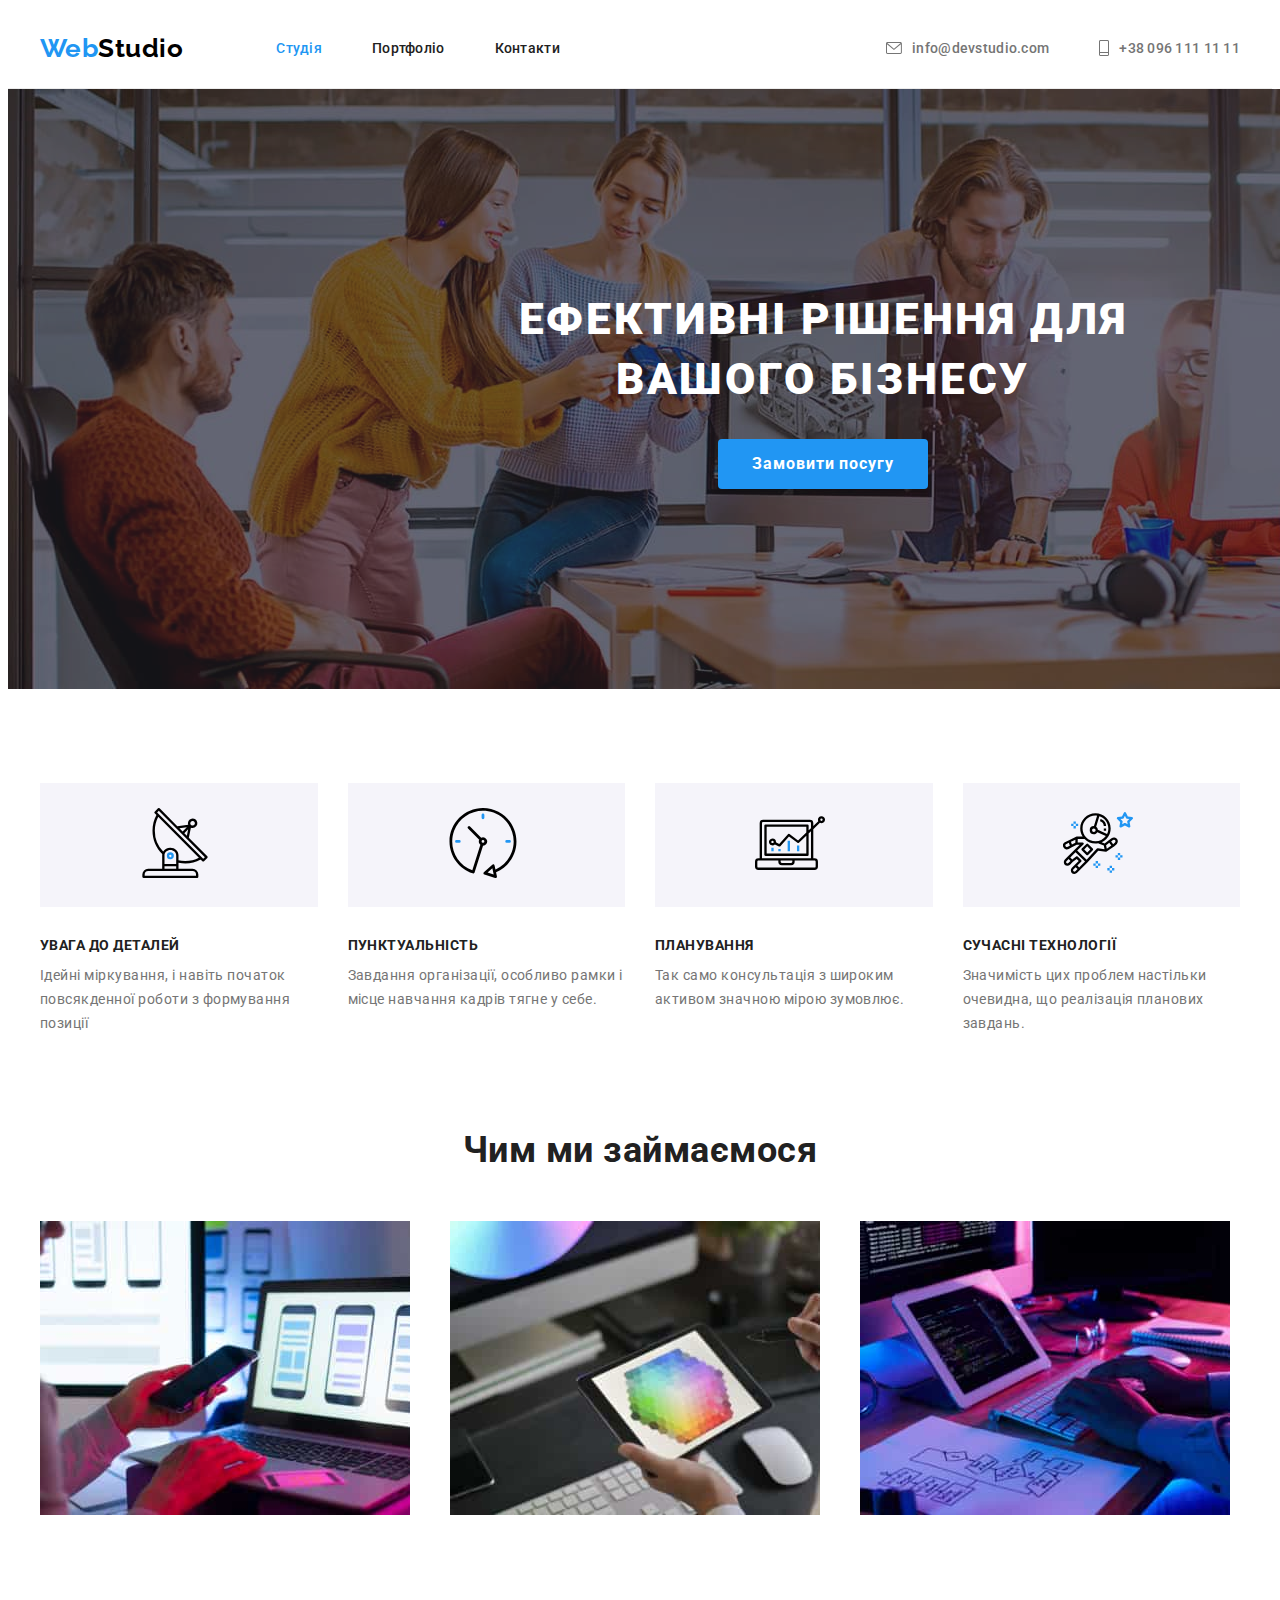
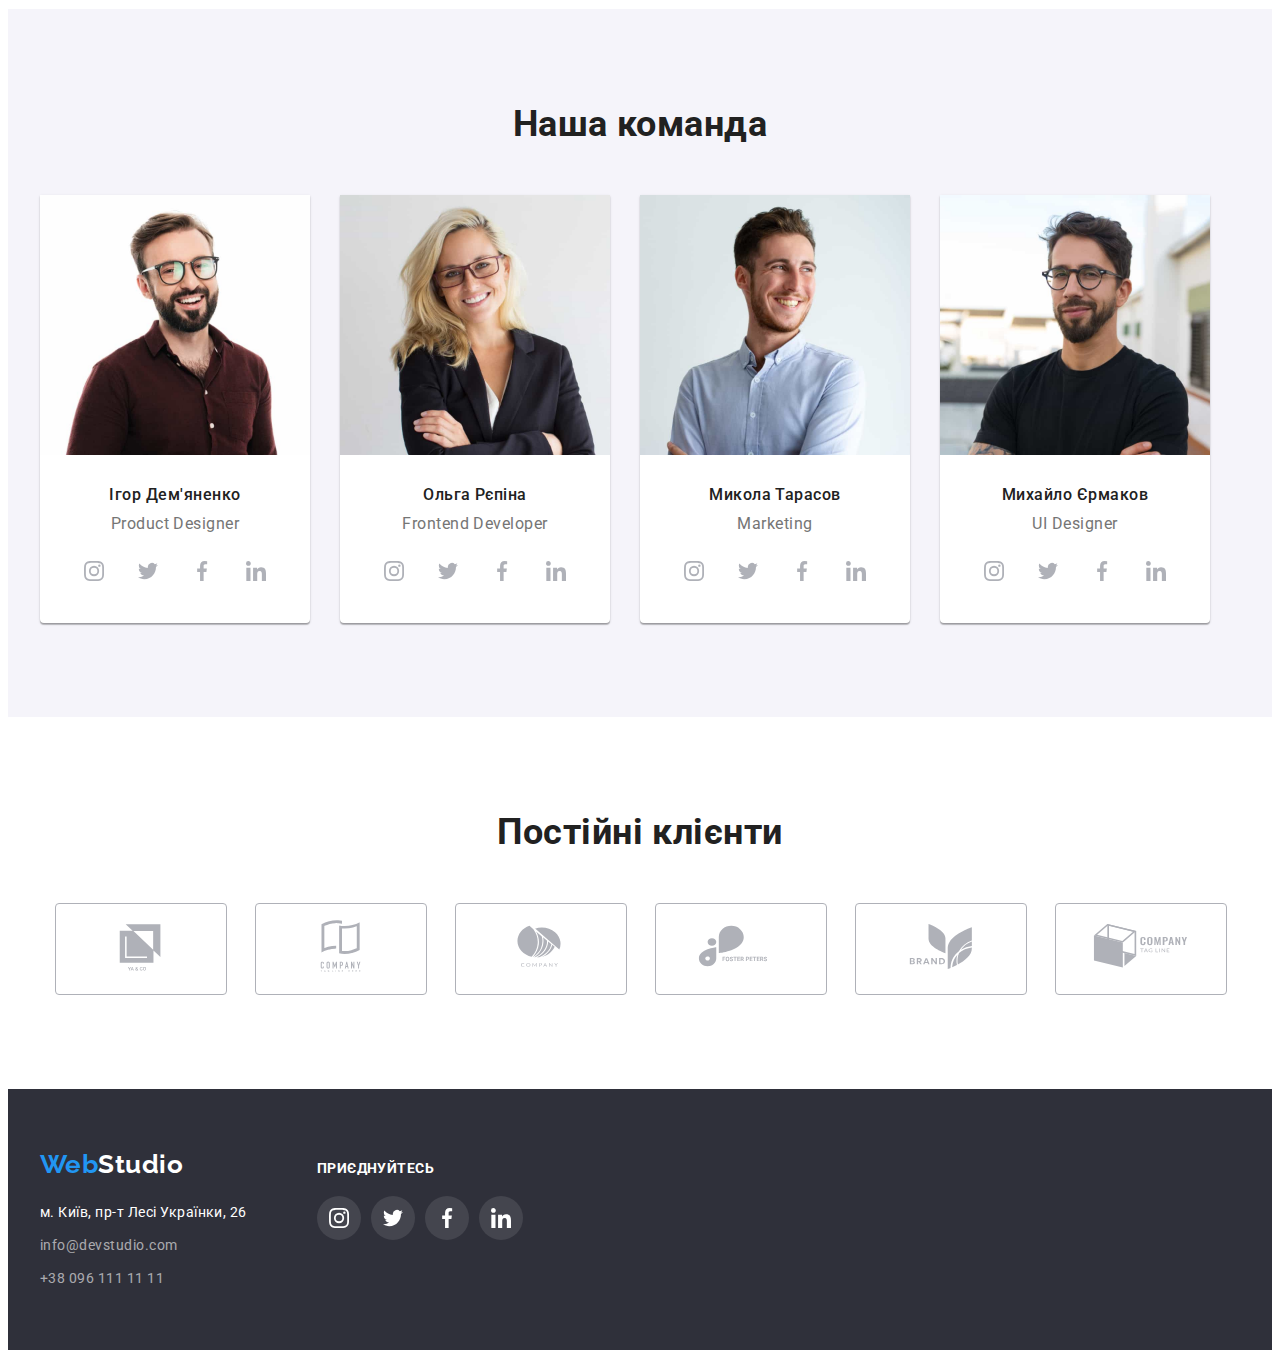
==== commit 157e4f06: "rework hw-04 after mentor's remarks" ====
--- a/index.html
+++ b/index.html
@@ -58,7 +58,7 @@
                 <ul class="list features-list">
                     <li class="features-item">
                         <div class="features-icon">
-                            <svg width="270" height="120">
+                            <svg width="70" height="70">
                                 <use href="./images/icons.svg#icon-antenna"></use>
                             </svg>
                         </div>
@@ -67,7 +67,7 @@
                     </li>
                     <li class="features-item">
                         <div class="features-icon">
-                            <svg width="270" height="120">
+                            <svg width="70" height="70">
                                 <use href="./images/icons.svg#icon-clock"></use>
                             </svg>
                         </div>
@@ -76,7 +76,7 @@
                     </li>
                     <li class="features-item">
                         <div class="features-icon">
-                            <svg width="270" height="120">
+                            <svg width="70" height="70">
                                 <use href="./images/icons.svg#icon-diagram"></use>
                             </svg>
                         </div>
@@ -85,7 +85,7 @@
                     </li>
                     <li class="features-item">
                         <div class="features-icon">
-                            <svg width="270" height="120">
+                            <svg width="70" height="70">
                                 <use href="./images/icons.svg#icon-astronaut"></use>
                             </svg>
                         </div>
@@ -279,7 +279,7 @@
             </div>
         </section>
         <section class="customers">
-            <div class="container customers-container">
+            <div class="container">
             <h2 class="section-title customers-title">Постійні клієнти</h2>
             <ul class="customers-list list">
                 <li class="customers-list-item">
@@ -349,7 +349,7 @@
                 </address>
              </div>
             <div class="join">
-                <h1 class="footer-join-title">Приєднуйтесь</h1>
+                <p class="footer-join-overlay">Приєднуйтесь</p>
                 <ul class="socials list">
                     <li class="social-item">
                         <a class="footer-social-link link"
--- a/css/styles.css
+++ b/css/styles.css
@@ -9,13 +9,15 @@
     --button-order-active: #188CE8;
     --button-order-shadow: rgba(0, 0, 0, 0.15);
     --footer-paragraph-color: rgba(255, 255, 255, 0.6);
-    --icon-box-border-color: #AFB1B8;
+    --icon-border-color: #AFB1B8;
     --hero-footer-background: #2F303A;
     --border-bottom-header: #ECECEC;
     --portfolio-wrapper-color: #EEEEEE;
     --button-shadow-first: rgba(0, 0, 0, 0.1);
     --button-shadow-second: rgba(0, 0, 0, 0.08);
     --button-shadow-third: rgba(0, 0, 0, 0.12);
+    --portfolio-button-shadow1:rgba(0, 0, 0, 0.06);
+    --portfolio-btn-shaddow2:rgba(0, 0, 0, 0.16);
     --img-gap: 30px;
     --features-item-quantity: 4;
     --img-quantity-whatwedo: 3;
@@ -46,19 +48,19 @@
     padding: 0px 15px;
 }
 .features {
-    display: flex;
+    
     padding: 94px 0px;
 }
 .what-we-do {
-    display: flex;
+
     padding: 0px 0px 94px 0px;
 }
 .ourteam {
-    display: flex;
+
     padding: 94px 0px;
 }
 .customers {
-    display: flex;
+
     padding: 94px 0px;
 }
 .portfolio-hero {
@@ -92,17 +94,13 @@
     cursor: pointer;
     border-radius: 4px;
     display: block;
-    padding: 6px 25px;
+    padding: 6px 22px;
 }
 .button:hover, button:focus {
     background-color: var(--second-color);
     color: var(--accent-color);
-    /*box-shadow: 0px 3px 1px var(--button-shadow-first), 0px 1px 2px var(--button-shadow-second), 0px 2px 2px var(--button-shadow-third);*/
-    box-shadow: inset -3px -3px 3px 3px var(--button-shadow-first), -2px -2px 2px 2px var(--button-shadow-third); 
-    box-shadow: 2px 2px 2px rgba(0, 0, 0, 0.04),
-    0 3px 5.3px rgba(0, 0, 0, 0.08), 0 5px 7px rgba(0, 0, 0, 0.10),
-    0 10px 15px rgba(0, 0, 0, 0.15), 0 15px 20px rgba(0, 0, 0, 0.20),
-    0 20px 30px rgba(0, 0, 0, 0.25);
+    box-shadow: 0px 3px 1px var(--button-shadow-first), 0px 1px 2px var(--button-shadow-second), 0px 2px 2px var(--button-shadow-third);
+    
 }
 .button-order:hover, .button-order:focus {
     background-color: var(--button-order-active);
@@ -129,15 +127,15 @@
 }
 .nav-list {
     display: flex;
-   }
-  .nav-list .nav-link {
+}
+.nav-list .nav-link {
     display: block;
     padding-top: 32px ;
     padding-bottom: 32px;
-  }
-  .nav-list .nav-list-item:not(:last-child) {
+}
+.nav-list .nav-list-item:not(:last-child) {
     margin-right: 50px;
-  }
+}
 .logo {
     font-family: var(--second-font);
     font-weight: 700;
@@ -219,23 +217,22 @@
   }
 /*Footer*/
 .footer {
-    display: flex;
-    flex-wrap: wrap;
-    background: var(--hero-footer-background);
     margin:auto auto;
     padding-top: 60px;
     padding-bottom: 60px;
+    background: var(--hero-footer-background);
 }
 .footer-container {
     display: flex;
     flex-wrap: wrap;
+    align-items: baseline;
 }
 .footer-address-container {
-    display: flex;
-    flex-direction: column;
+
     margin-right: 70px;
 }
 .logo-footer {
+    display: inline-block;
     margin-bottom: 20px;
 }
 .logo-footer-first {
@@ -269,7 +266,7 @@
 .address-list .item:not(:last-child) {
     margin-bottom: 9px;
 }
-.footer-join-title {
+.footer-join-overlay {
     font-weight: 700;
     font-size: 14px;
     line-height: calc(16/14);
@@ -277,7 +274,6 @@
     text-transform: uppercase;
     color: var(--accent-color);
     margin-bottom: 20px;
-    padding-top: 12px;
 }
 .footer-social-link {
     display: flex;
@@ -289,7 +285,6 @@
     align-items: center;
     border-radius: 50%;
     background-color: rgba(255, 255, 255, 0.1);
-    flex-basis: calc((100% - 10px*3) / 4);
 }
 .footer-social-link:hover,
 .footer-social-link:focus {
@@ -304,16 +299,20 @@
 }
 /* Hero */
 
-.hero {  
+.hero {
+    width: 1600px;
+    margin: 0 auto;
     padding-top: 200px;
     padding-bottom: 200px;
     background-color: var(--hero-footer-background);
-    background-image: url(../images/bg-img.jpg);
+    background-image: url(../images/gradient.svg), url(../images/bg-img.jpg);
     background-repeat: no-repeat;
     background-position: 50% 50%;
-    background-image: linear-gradient(rgba(47, 48, 58, 0.4));
+    background-size: cover;
 }
 .hero-container {
+    width: 1600px;
+    margin: auto auto;
     text-align: center;
 }
 .hero-title {
@@ -356,49 +355,48 @@
     clip-path: inset(100%);
     clip: rect(0 0 0 0);
     overflow: hidden;
-  }
-  .features-list {
+}
+.features-list {
     display: flex;
     flex-wrap: wrap;
     gap: var(--img-gap);
-  }
-  .features-item {
+}
+.features-item {
     display: block;
     flex-basis: calc((100% - 30px * 3) / 4);
 }
-  .features-item-title {
+.features-item-title {
     font-weight: 700;
     font-size: 14px;
     line-height: calc(16/14);
     text-transform: uppercase;
     margin-bottom: 10px;
-  }
-  .features-item-paragraph {
+}
+.features-item-paragraph {
     font-size: 14px;
     line-height: calc(24/14);
     color: var(--paragraph-color);
-  }
-  .features-icon {
+}
+.features-icon {
+    justify-content: center;
+    align-items: center;
     margin-bottom: 30px;
-    padding: 0px;
+    padding: 25px 100px;
     background-color: var(--background-color);
-  }
-  .features-icon:hover,
-  .features-icon:focus {
-    stroke: var(--second-color);
-  }
+}
+
   /*What-we-do*/
-  .whatwedo-title {
+.whatwedo-title {
     margin-bottom: 50px;
-  }
-   .whatwedo-list {
+}
+.whatwedo-list {
     display: flex;
     flex-wrap: wrap;
     gap: var(--img-gap);
-  }
-  .whatwedo-item {
+}
+.whatwedo-item {
     flex-basis: calc((100% - 30px * 2) / 3);
-  }  
+}  
   /*Our Team*/
 .ourteam {
     background: var(--background-color);
@@ -444,17 +442,14 @@
     gap: 10px;
 }
 .social-link {
-    
     display: flex;
     width: 44px;
     height: 44px;
-    fill: var(--icon-box-border-color);
-   
+    fill: var(--icon-border-color);
     justify-content: center;
     align-items: center;
     border-radius: 50%;
     background-color: var(--accent-color);
-    flex-basis: calc((100% - 10px*3) / 4);
 }
 .social-link:hover,
 .social-link:focus {
@@ -469,13 +464,10 @@
 }
 /*Customers*/
 
-.customers-container {
-    display: flex;
-    flex-direction: column;
-  }
+
 .customers-title {
     margin-bottom: 50px;
-  }
+}
 .customers-list {
     display: flex;
     flex-wrap: wrap;
@@ -483,32 +475,30 @@
     gap: 30px;
 }
 .customers-list-item {
-    
     width: 170px;
     height: 92px;
-    padding: 16px 32px;
-    justify-content: center;
-    align-items: center;
-    border: 1px solid var(--icon-box-border-color);
+    justify-content: center;
+    align-items: center;
+}
+.customers-link {
+    display: inline-block;
+    padding: 13px 32px;
+    justify-content: center;
+    align-items: center;
+    border: 1px solid var(--icon-border-color);
     border-radius: 4px;
-}
-.customers-link {
-    
-    fill: var(--icon-box-border-color);
-   
-    justify-content: center;
-    align-content: center;
+    fill: var(--icon-border-color);
     background-color: var(--accent-color);
     flex-basis: calc((100% - 10px*5) / 6);
-   }
+}
 .customers-icon {
     margin: 0px;
 }
 .customers-link:hover,
 .customers-link:focus {
     fill: var(--second-color);
-    stroke: transparent;
-   }
+    border-color: var(--second-color);
+}
 /*Portfolio*/
 
 .container-portfolio-btn {
@@ -525,12 +515,13 @@
 .portfolio-item {
     flex-basis: calc((100% - var(--img-gap) * (var(--img-quantity-portfolio)-1)) / var(--img-quantity-portfolio));
 }
-.portfolio-item:hover,
-.portfolio-item:focus {
-    box-shadow: 2px 2px 2px rgba(0, 0, 0, 0.04),
-    0 3px 5.3px rgba(0, 0, 0, 0.08), 0 5px 7px rgba(0, 0, 0, 0.10),
-    0 10px 15px rgba(0, 0, 0, 0.15), 0 15px 20px rgba(0, 0, 0, 0.20),
-    0 20px 30px rgba(0, 0, 0, 0.25);
+.portfolio-link {
+    display: block;
+}
+
+.portfolio-link:hover,
+.portfolio-link:focus {
+    box-shadow: 0px 1px 1px var(--button-shadow-third), 0px 4px 4px var(--portfolio-button-shadow1), 1px 4px 6px var(--portfolio-btn-shaddow2);
 }
 .wrapper {
     border-top: none;
